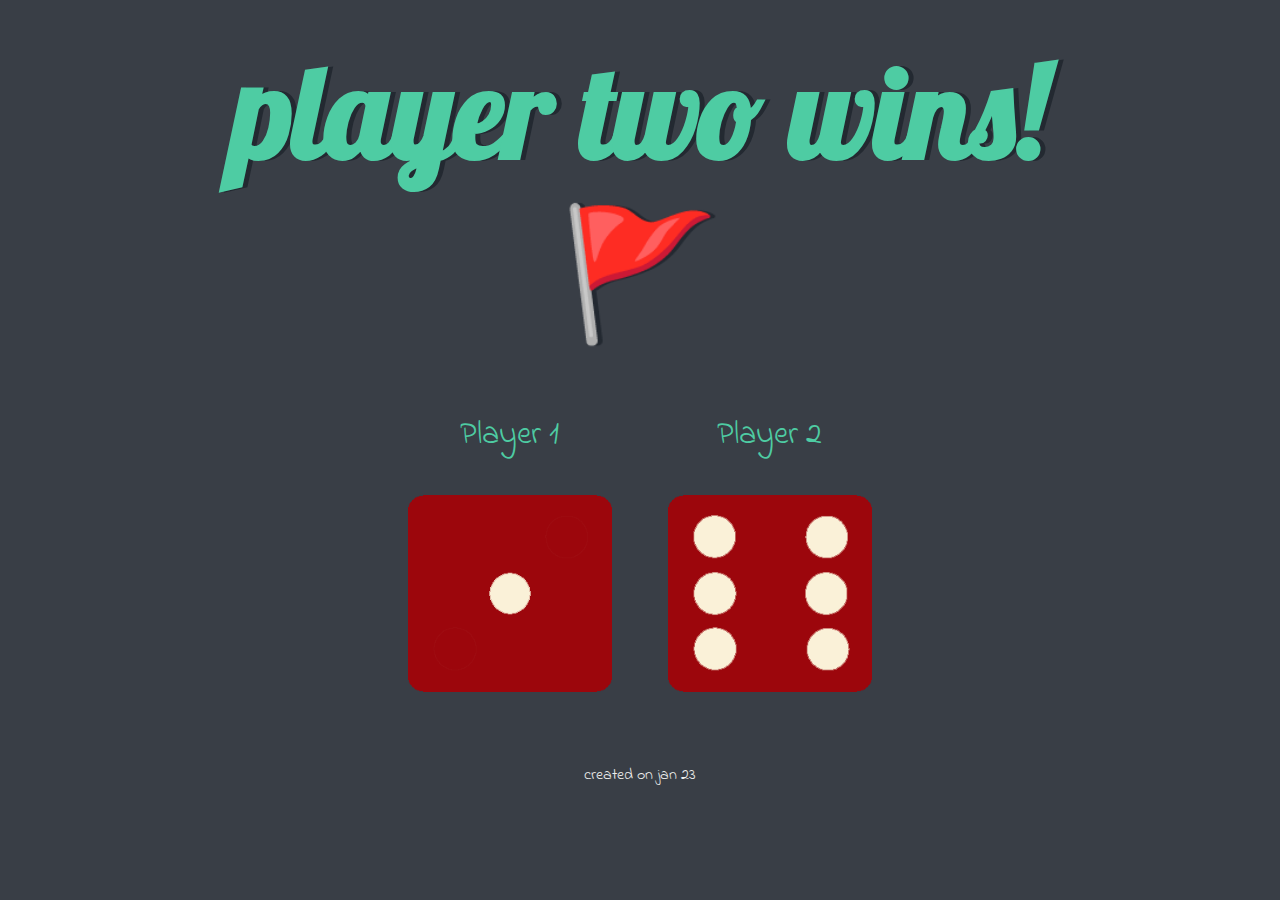
==== Dice_Rolling/dicee.html @ 5d65c30f "initial commit" ====
<!DOCTYPE html>
<html lang="en" dir="ltr">
  <head>
    <meta charset="utf-8">
    <title>Dicee</title>
    <link rel="stylesheet" href="styles.css">
    <link href="https://fonts.googleapis.com/css?family=Indie+Flower|Lobster" rel="stylesheet">
    <script src="script.js" defer></script>

  </head>
  <body>

    <div class="container">
      <h1 id="text">Refresh Me</h1>

      <div class="dice">
        <p>Player 1</p>
        <img class="img1" id = "1" src="dice6.png">
      </div>

      <div class="dice">
        <p>Player 2</p>
        <img class="img2" id = "2" src="dice.png">
      </div>

    </div>


  </body>

  <footer>
    created on jan 23
  </footer>
</html>
---- Dice_Rolling/styles.css ----
.container {
  width: 70%;
  margin: auto;
  text-align: center;
}

.dice {
  text-align: center;
  display: inline-block;

}

body {
  background-color: #393E46;
}

h1 {
  margin: 30px;
  font-family: 'Lobster', cursive;
  text-shadow: 5px 0 #232931;
  font-size: 8rem;
  color: #4ECCA3;
}

p {
  font-size: 2rem;
  color: #4ECCA3;
  font-family: 'Indie Flower', cursive;
}

img {
  width: 80%;
}

footer {
  margin-top: 5%;
  color: #EEEEEE;
  text-align: center;
  font-family: 'Indie Flower', cursive;

}
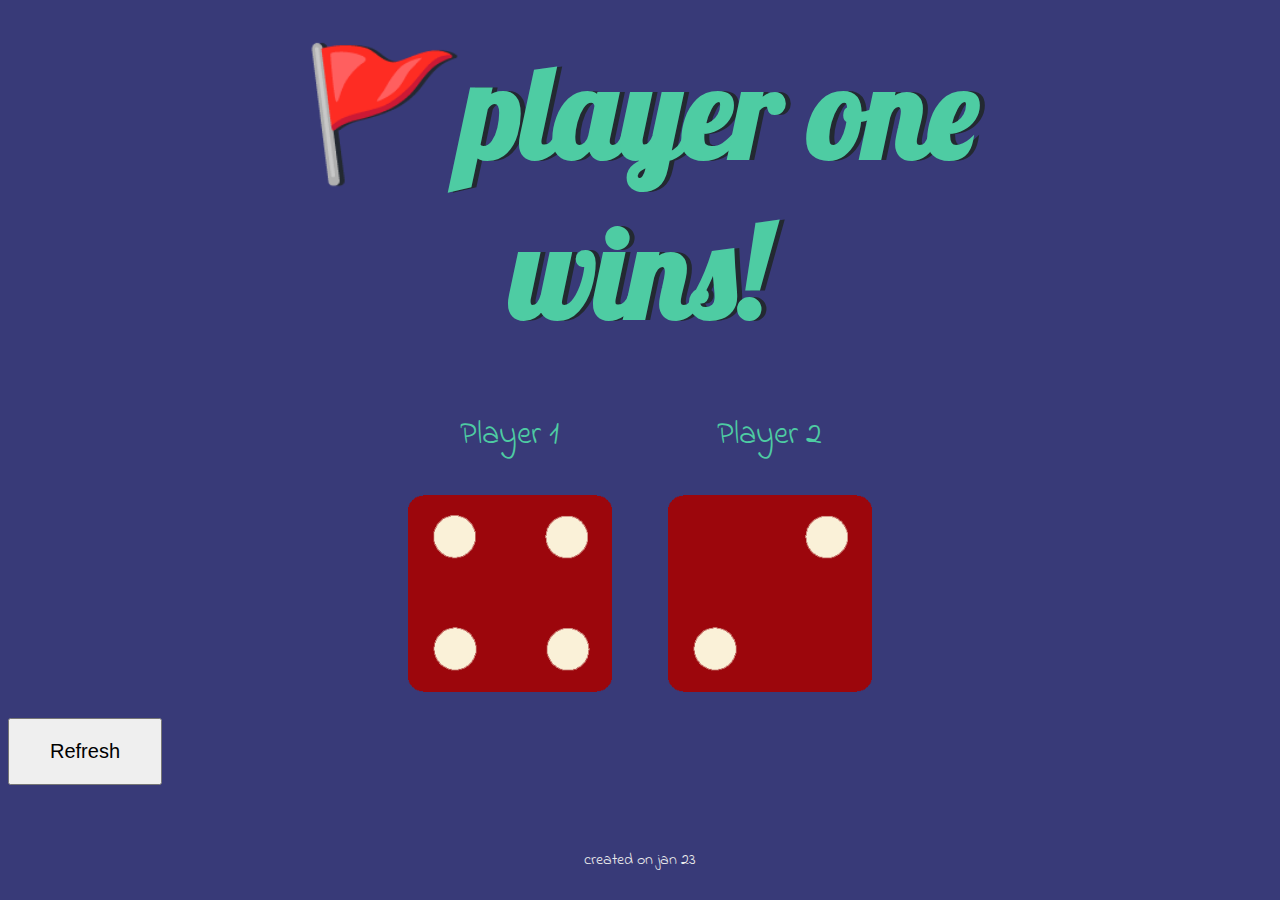
==== commit f9a64133: "Updated buttons and added event listener" ====
--- a/Dice_Rolling/dicee.html
+++ b/Dice_Rolling/dicee.html
@@ -3,14 +3,17 @@
   <head>
     <meta charset="utf-8">
     <title>Dicee</title>
+    <link href="https://cdn.jsdelivr.net/npm/bootstrap@5.0.2/dist/css/bootstrap.min.css" rel="stylesheet" integrity="sha384-EVSTQN3/azprG1Anm3QDgpJLIm9Nao0Yz1ztcQTwFspd3yD65VohhpuuCOmLASjC" crossorigin="anonymous">
     <link rel="stylesheet" href="styles.css">
     <link href="https://fonts.googleapis.com/css?family=Indie+Flower|Lobster" rel="stylesheet">
-    <script src="script.js" defer></script>
+
+
 
   </head>
   <body>
 
     <div class="container">
+
       <h1 id="text">Refresh Me</h1>
 
       <div class="dice">
@@ -20,12 +23,20 @@
 
       <div class="dice">
         <p>Player 2</p>
-        <img class="img2" id = "2" src="dice.png">
+        <img class="img2" id = "2" src="dice1.png">
       </div>
 
     </div>
 
+    <br>
 
+
+    <div class="d-flex align-items-center h-100">
+      <button class="btn btn-primary btn-lg mx-auto big-button">Refresh</button>
+    </div>
+    
+
+    <script src="script.js"></script>
   </body>
 
   <footer>
--- a/Dice_Rolling/styles.css
+++ b/Dice_Rolling/styles.css
@@ -2,6 +2,7 @@
   width: 70%;
   margin: auto;
   text-align: center;
+
 }
 
 .dice {
@@ -10,8 +11,17 @@
 
 }
 
+.big-button {
+  font-size: 20px;
+  padding: 20px 40px;
+}
+br {
+  display: block;
+  margin: 10px 0;
+}
+
 body {
-  background-color: #393E46;
+  background-color: #383a78;
 }
 
 h1 {
